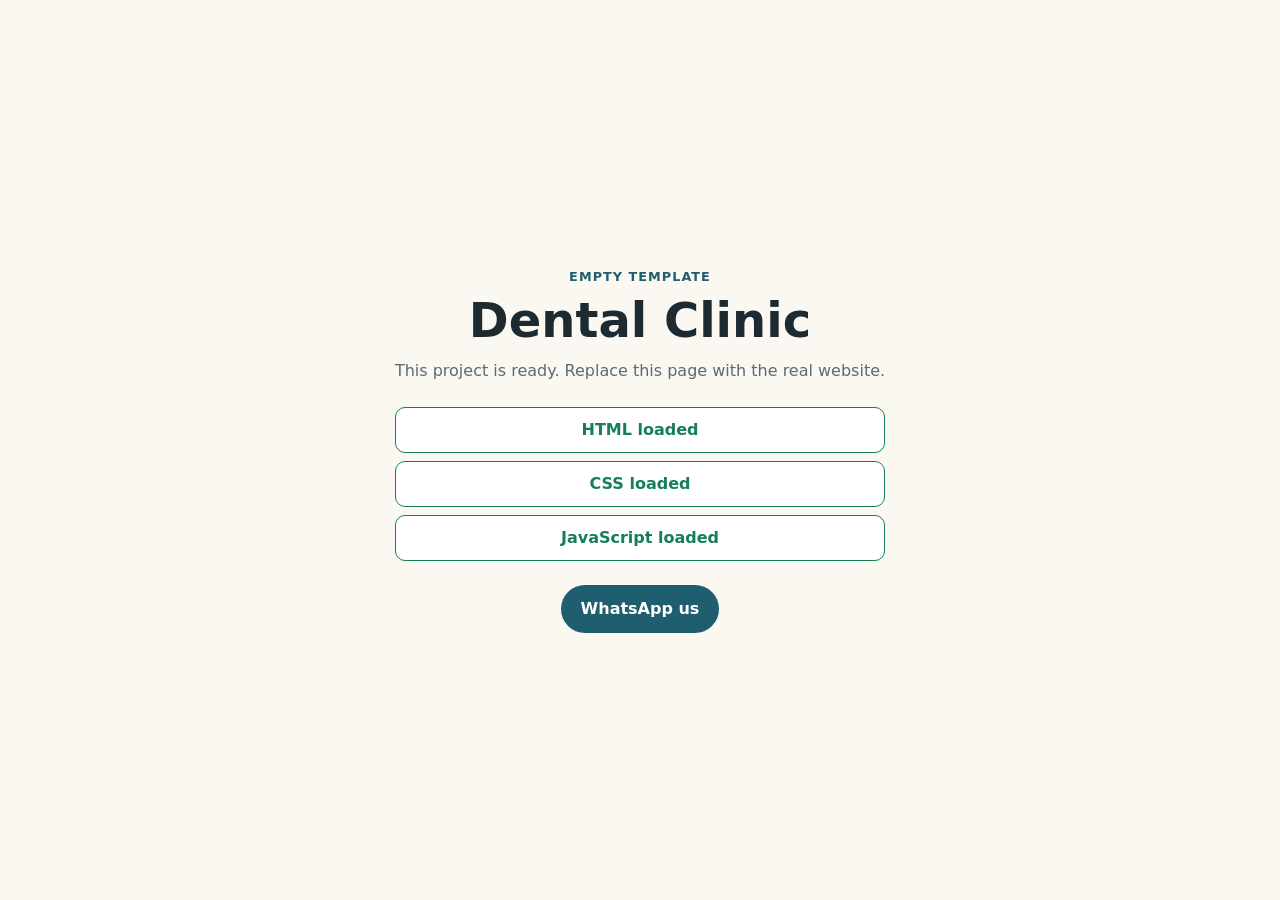
==== index.html @ 4452c7df "Initial Dental Clinic site from 00-empty-template template" ====
<!DOCTYPE html>
<html lang="en">
<head>
  <meta charset="UTF-8">
  <meta name="viewport" content="width=device-width, initial-scale=1.0">
  <meta name="build-version" content="__BUILD_VERSION__">
  <title>Dental Clinic</title>
  <meta name="description" content="Dental Clinic website.">
  <!-- Starter page: remove noindex when the real website replaces it. -->
  <meta name="robots" content="noindex, nofollow">
  <link rel="canonical" href="https://demo-dental.niagova.com/">
  <link rel="stylesheet" href="index.css?v=__BUILD_VERSION__">
</head>
<body>
  <main class="page">
    <p class="eyebrow">Empty template</p>
    <h1>Dental Clinic</h1>
    <p class="lead">This project is ready. Replace this page with the real website.</p>
    <ul class="checks" aria-label="Template load status">
      <li class="is-ok" data-check="html">HTML loaded</li>
      <li data-check="css">CSS not loaded</li>
      <li data-check="js">JavaScript not loaded</li>
    </ul>
    <a class="cta" href="https://wa.me/601158121239?text=Hello%20Dental%20Clinic">WhatsApp us</a>
  </main>
  <script src="index.js?v=__BUILD_VERSION__" defer></script>
</body>
</html>
---- index.css ----
:root {
  --template-css-loaded: 1;
  --ink: #1c2a31;
  --muted: #5b6b75;
  --brand: #1f5e6e;
  --ok: #157f5b;
  --surface: #fbf7f1;
}

* {
  box-sizing: border-box;
}

body {
  display: grid;
  min-height: 100vh;
  margin: 0;
  padding: 24px;
  place-content: center;
  color: var(--ink);
  background: var(--surface);
  font-family: system-ui, -apple-system, "Segoe UI", sans-serif;
  line-height: 1.5;
}

.page {
  max-width: 560px;
  text-align: center;
}

.eyebrow {
  margin: 0 0 8px;
  color: var(--brand);
  font-size: .8rem;
  font-weight: 700;
  letter-spacing: .08em;
  text-transform: uppercase;
}

h1 {
  margin: 0 0 12px;
  font-size: clamp(2rem, 7vw, 3rem);
  line-height: 1.1;
}

.lead {
  margin: 0 0 24px;
  color: var(--muted);
}

.checks {
  display: grid;
  gap: 8px;
  margin: 0 0 24px;
  padding: 0;
  list-style: none;
}

.checks li {
  padding: 10px 14px;
  border: 1px solid #d8d2c8;
  border-radius: 10px;
  background: #fff;
  color: var(--muted);
}

.checks li.is-ok {
  border-color: var(--ok);
  color: var(--ok);
  font-weight: 600;
}

.cta {
  display: inline-block;
  padding: 12px 20px;
  border-radius: 999px;
  background: var(--brand);
  color: #fff;
  font-weight: 600;
  text-decoration: none;
}

.cta:focus-visible {
  outline: 3px solid var(--ink);
  outline-offset: 2px;
}
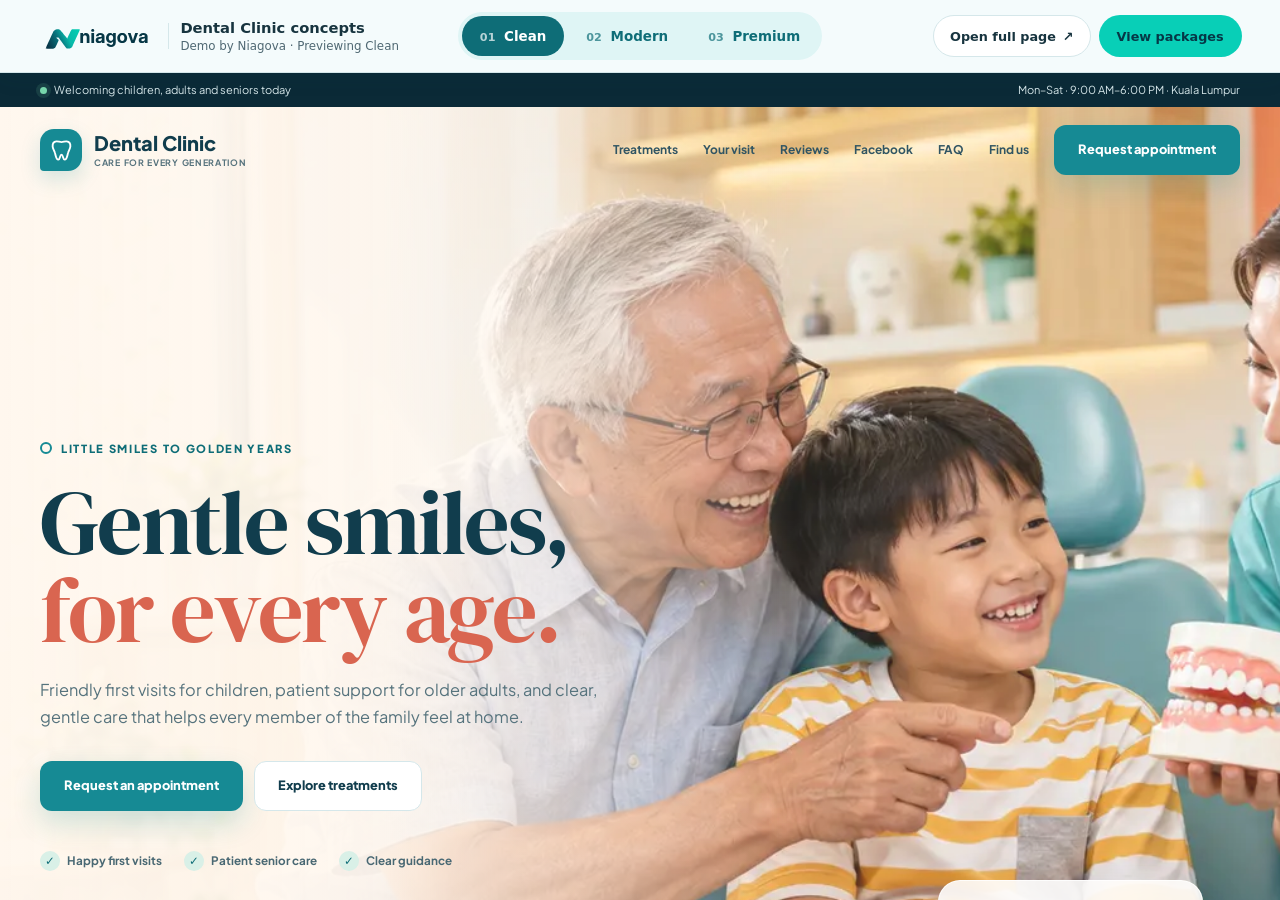
==== commit f8917b7e: "Add business info" ====
--- a/index.html
+++ b/index.html
@@ -4,25 +4,55 @@
   <meta charset="UTF-8">
   <meta name="viewport" content="width=device-width, initial-scale=1.0">
   <meta name="build-version" content="__BUILD_VERSION__">
-  <title>Dental Clinic</title>
-  <meta name="description" content="Dental Clinic website.">
-  <!-- Starter page: remove noindex when the real website replaces it. -->
-  <meta name="robots" content="noindex, nofollow">
+  <meta name="author" content="Niagova">
+  <title>Dental Clinic Template Showcase</title>
+  <meta name="description" content="Compare three Dental Clinic website concepts in one showcase: Clean, Modern and Premium.">
+  <meta name="theme-color" content="#f4fbfc">
+  <meta property="og:title" content="Dental Clinic Template Showcase">
+  <meta property="og:image" content="01-clean/images/clinic-hero-generations-v4.webp">
   <link rel="canonical" href="https://demo-dental.niagova.com/">
+  <link rel="icon" href="favicon.ico">
   <link rel="stylesheet" href="index.css?v=__BUILD_VERSION__">
 </head>
 <body>
-  <main class="page">
-    <p class="eyebrow">Empty template</p>
-    <h1>Dental Clinic</h1>
-    <p class="lead">This project is ready. Replace this page with the real website.</p>
-    <ul class="checks" aria-label="Template load status">
-      <li class="is-ok" data-check="html">HTML loaded</li>
-      <li data-check="css">CSS not loaded</li>
-      <li data-check="js">JavaScript not loaded</li>
-    </ul>
-    <a class="cta" href="https://wa.me/601158121239?text=Hello%20Dental%20Clinic">WhatsApp us</a>
+  <a class="skip-link" href="#templatePreview">Skip to website preview</a>
+
+  <header class="showcase-bar" aria-label="Template preview controls">
+    <div class="showcase-identity">
+      <a class="showcase-logo" href="https://niagova.com/" target="_blank" rel="noopener"><img src="assets/niagova-logo.svg" alt="Niagova" width="118" height="28"></a>
+      <span class="showcase-title">
+        <strong>Dental Clinic concepts</strong>
+        <small><span>Demo by Niagova</span> · <span id="previewStatus" aria-live="polite">Previewing Clean</span></small>
+      </span>
+    </div>
+
+    <nav class="template-tabs" aria-label="Choose a website template">
+      <button class="template-tab" type="button" data-template="clean" aria-pressed="true"><span>01</span> Clean</button>
+      <button class="template-tab" type="button" data-template="modern" aria-pressed="false"><span>02</span> Modern</button>
+      <button class="template-tab" type="button" data-template="premium" aria-pressed="false"><span>03</span> Premium</button>
+    </nav>
+
+    <div class="showcase-actions">
+      <a class="open-template" id="openTemplate" href="01-clean/index.html" target="_blank" rel="noopener" aria-label="Open this template as a full page in a new tab">
+        <span class="open-label">Open full page</span> <span aria-hidden="true">↗</span>
+      </a>
+      <a class="view-packages" href="https://niagova.com/#pricing" target="_blank" rel="noopener">View packages</a>
+    </div>
+  </header>
+
+  <main class="preview-shell">
+    <iframe id="templatePreview" name="templatePreview" src="01-clean/index.html" title="Clean dental clinic website template preview"></iframe>
   </main>
-  <script src="index.js?v=__BUILD_VERSION__" defer></script>
+
+  <noscript>
+    <div class="no-script">
+      JavaScript is needed for the template switcher. Open a template directly:
+      <a href="01-clean/index.html">Clean</a>,
+      <a href="02-modern/index.html">Modern</a> or
+      <a href="03-premium/index.html">Premium</a>.
+    </div>
+  </noscript>
+
+  <script src="index.js?v=__BUILD_VERSION__"></script>
 </body>
 </html>
--- a/index.css
+++ b/index.css
@@ -1,86 +1,316 @@
 :root {
-  --template-css-loaded: 1;
-  --ink: #1c2a31;
-  --muted: #5b6b75;
-  --brand: #1f5e6e;
-  --ok: #157f5b;
-  --surface: #fbf7f1;
+  --bar-bg: #f4fbfc;
+  --bar-border: #d5e7ea;
+  --ink: #17343f;
+  --muted: #4f6873;
+  --brand: #0e6d77;
+  --brand-soft: #dff5f5;
+  --accent: #168a94;
+  --niagova-ink: #063746;
+  --niagova-mint: #08cfb7;
+  --focus: #113d4d;
 }
 
 * {
   box-sizing: border-box;
 }
 
+html,
 body {
+  height: 100%;
+  margin: 0;
+}
+
+/* The preview takes whatever height the bar leaves, so a wrapped bar never leaves a gap. */
+body {
+  display: flex;
+  flex-direction: column;
+  height: 100vh;
+  height: 100dvh;
+  overflow: hidden;
+  background: var(--bar-bg);
+  color: var(--ink);
+  font-family: system-ui, -apple-system, "Segoe UI", sans-serif;
+}
+
+button,
+a {
+  font: inherit;
+}
+
+.skip-link {
+  position: fixed;
+  top: 8px;
+  left: 8px;
+  z-index: 20;
+  padding: 10px 14px;
+  border-radius: 8px;
+  background: var(--ink);
+  color: #fff;
+  font-weight: 700;
+  transform: translateY(-150%);
+  transition: transform 160ms ease;
+}
+
+.skip-link:focus {
+  transform: translateY(0);
+}
+
+.showcase-bar {
+  position: relative;
+  z-index: 10;
   display: grid;
-  min-height: 100vh;
-  margin: 0;
-  padding: 24px;
-  place-content: center;
+  flex: none;
+  grid-template-columns: minmax(0, 1fr) auto minmax(0, 1fr);
+  align-items: center;
+  gap: 22px;
+  padding: 12px clamp(16px, 3vw, 42px);
+  border-bottom: 1px solid var(--bar-border);
+  background: var(--bar-bg);
+  box-shadow: 0 6px 20px rgba(17, 61, 77, .08);
+}
+
+/* Thin progress line while a template loads. */
+.showcase-bar::after {
+  position: absolute;
+  right: 0;
+  bottom: -1px;
+  left: 0;
+  height: 3px;
+  background: var(--accent);
+  content: "";
+  opacity: 0;
+  transform: scaleX(0);
+  transform-origin: left;
+}
+
+.showcase-bar.is-loading::after {
+  opacity: 1;
+  transform: scaleX(.85);
+  transition: transform 1.2s ease-out;
+}
+
+.showcase-identity {
+  display: flex;
+  align-items: center;
+  gap: 11px;
+  min-width: 0;
+}
+
+.showcase-logo {
+  flex: none;
+  padding-right: 12px;
+  border-right: 1px solid var(--bar-border);
+  line-height: 0;
+}
+
+.showcase-logo img {
+  width: 118px;
+  height: auto;
+}
+
+.showcase-title {
+  display: grid;
+  min-width: 0;
+  line-height: 1.2;
+}
+
+.showcase-title strong {
+  overflow: hidden;
+  font-size: .92rem;
+  text-overflow: ellipsis;
+  white-space: nowrap;
+}
+
+.showcase-title small {
+  margin-top: 3px;
+  color: var(--muted);
+  font-size: .74rem;
+}
+
+.template-tabs {
+  display: flex;
+  gap: 4px;
+  padding: 4px;
+  border-radius: 999px;
+  background: var(--brand-soft);
+}
+
+.template-tab {
+  min-height: 40px;
+  padding: 8px 18px;
+  border: 0;
+  border-radius: 999px;
+  background: transparent;
+  color: var(--brand);
+  cursor: pointer;
+  font-size: .84rem;
+  font-weight: 700;
+  transition: background 160ms ease, color 160ms ease;
+}
+
+.template-tab span {
+  margin-right: 4px;
+  font-size: .7rem;
+  opacity: .7;
+}
+
+.template-tab:hover {
+  background: rgba(14, 109, 119, .12);
+}
+
+.template-tab[aria-pressed="true"] {
+  background: var(--brand);
+  color: #fff;
+}
+
+.showcase-actions {
+  display: flex;
+  justify-self: end;
+  gap: 8px;
+}
+
+.view-packages {
+  display: inline-flex;
+  align-items: center;
+  min-height: 42px;
+  padding: 8px 18px;
+  border-radius: 999px;
+  background: var(--niagova-mint);
+  color: var(--niagova-ink);
+  font-size: .8rem;
+  font-weight: 800;
+  text-decoration: none;
+  white-space: nowrap;
+  transition: background 160ms ease;
+}
+
+.view-packages:hover {
+  background: #2fe0ca;
+}
+
+.open-template {
+  display: inline-flex;
+  align-items: center;
+  justify-content: center;
+  gap: 7px;
+  min-height: 42px;
+  padding: 8px 16px;
+  border: 1px solid var(--bar-border);
+  border-radius: 999px;
+  background: #fff;
   color: var(--ink);
-  background: var(--surface);
-  font-family: system-ui, -apple-system, "Segoe UI", sans-serif;
-  line-height: 1.5;
-}
-
-.page {
-  max-width: 560px;
-  text-align: center;
-}
-
-.eyebrow {
-  margin: 0 0 8px;
-  color: var(--brand);
   font-size: .8rem;
   font-weight: 700;
-  letter-spacing: .08em;
-  text-transform: uppercase;
-}
-
-h1 {
-  margin: 0 0 12px;
-  font-size: clamp(2rem, 7vw, 3rem);
-  line-height: 1.1;
-}
-
-.lead {
-  margin: 0 0 24px;
-  color: var(--muted);
-}
-
-.checks {
-  display: grid;
-  gap: 8px;
-  margin: 0 0 24px;
-  padding: 0;
-  list-style: none;
-}
-
-.checks li {
-  padding: 10px 14px;
-  border: 1px solid #d8d2c8;
+  text-decoration: none;
+  white-space: nowrap;
+  transition: border-color 160ms ease, color 160ms ease;
+}
+
+.open-template:hover {
+  border-color: var(--brand);
+  color: var(--brand);
+}
+
+.template-tab:focus-visible,
+.open-template:focus-visible,
+.view-packages:focus-visible,
+.showcase-logo:focus-visible,
+.skip-link:focus-visible {
+  outline: 3px solid var(--focus);
+  outline-offset: 2px;
+}
+
+.preview-shell {
+  flex: 1;
+  min-height: 0;
+  background: #fff;
+}
+
+#templatePreview {
+  display: block;
+  width: 100%;
+  height: 100%;
+  border: 0;
+  background: #fff;
+}
+
+.no-script {
+  position: fixed;
+  right: 16px;
+  bottom: 16px;
+  left: 16px;
+  z-index: 30;
+  padding: 14px;
+  border: 1px solid var(--bar-border);
   border-radius: 10px;
-  background: #fff;
-  color: var(--muted);
-}
-
-.checks li.is-ok {
-  border-color: var(--ok);
-  color: var(--ok);
-  font-weight: 600;
-}
-
-.cta {
-  display: inline-block;
-  padding: 12px 20px;
-  border-radius: 999px;
-  background: var(--brand);
-  color: #fff;
-  font-weight: 600;
-  text-decoration: none;
-}
-
-.cta:focus-visible {
-  outline: 3px solid var(--ink);
-  outline-offset: 2px;
-}
+  background: var(--bar-bg);
+  line-height: 1.6;
+}
+
+.no-script a {
+  color: var(--brand);
+}
+
+@media (max-width: 1180px) {
+  .showcase-bar {
+    grid-template-columns: 1fr auto;
+    gap: 10px 16px;
+    padding-block: 10px;
+  }
+
+  .template-tabs {
+    grid-column: 1 / -1;
+    grid-row: 2;
+  }
+
+  .template-tab {
+    flex: 1;
+  }
+}
+
+@media (max-width: 720px) {
+  .showcase-title {
+    display: none;
+  }
+}
+
+@media (max-width: 560px) {
+  .showcase-bar {
+    padding-inline: 12px;
+  }
+
+  .showcase-logo {
+    padding-right: 0;
+    border-right: 0;
+  }
+
+  .showcase-logo img {
+    width: 104px;
+  }
+
+  .open-template {
+    width: 42px;
+    padding: 0;
+  }
+
+  .open-label {
+    display: none;
+  }
+
+  .template-tab {
+    padding-inline: 8px;
+  }
+
+  .template-tab span {
+    display: none;
+  }
+}
+
+@media (prefers-reduced-motion: reduce) {
+  *,
+  *::before,
+  *::after {
+    transition-duration: .01ms !important;
+  }
+}
